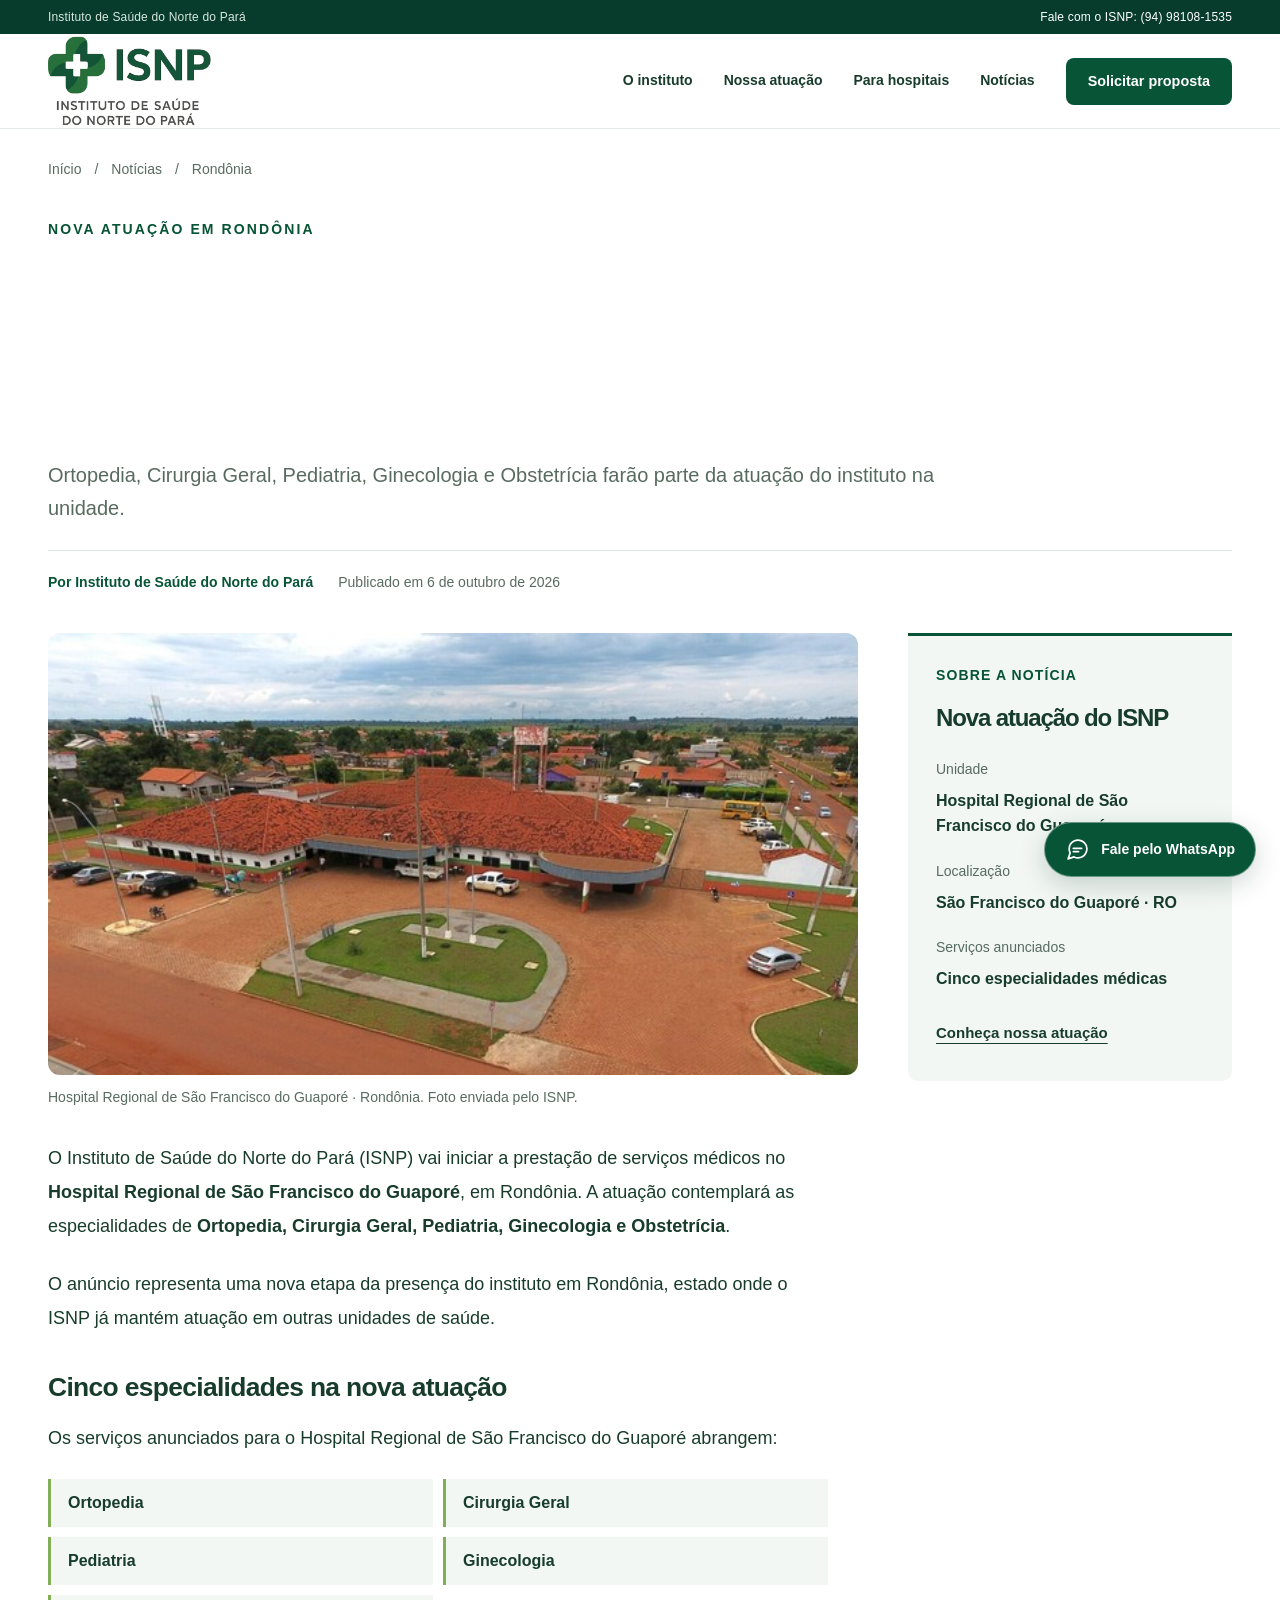
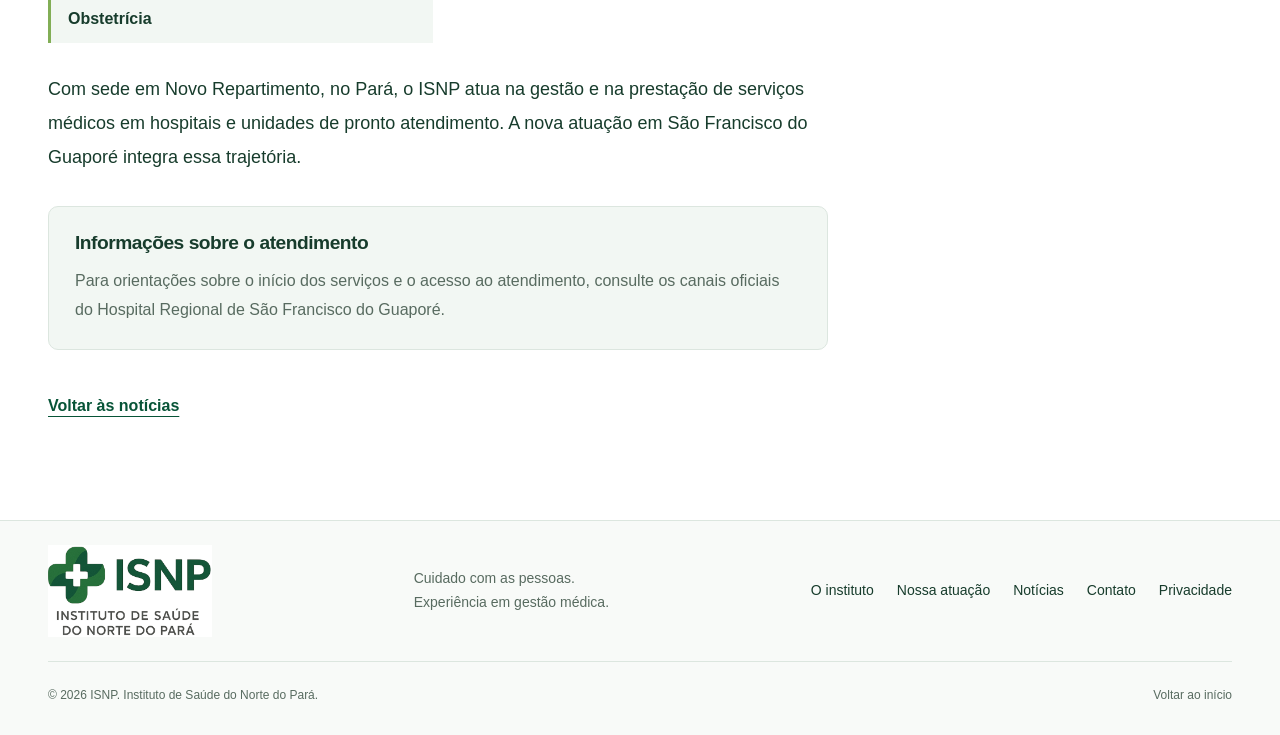
==== noticias/isnp-hospital-regional-sao-francisco-guapore.html @ 42221af7 "Adiciona notícias e anúncio de serviços em São Francisco do Guaporé" ====
<!doctype html>
<html lang="pt-BR">
<head>
  <meta charset="utf-8">
  <meta name="viewport" content="width=device-width, initial-scale=1">
  <meta name="theme-color" content="#075437">
  <meta name="description" content="O ISNP vai iniciar serviços de Ortopedia, Cirurgia Geral, Pediatria, Ginecologia e Obstetrícia no Hospital Regional de São Francisco do Guaporé, em Rondônia.">
  <title>ISNP anuncia nova atuação em São Francisco do Guaporé | Notícias</title>
  <link rel="icon" type="image/svg+xml" href="data:image/svg+xml,%3Csvg xmlns='http://www.w3.org/2000/svg' viewBox='0 0 40 40'%3E%3Crect width='40' height='40' rx='10' fill='%23075437'/%3E%3Cpath d='M16 8h8v8h8v8h-8v8h-8v-8H8v-8h8z' fill='white'/%3E%3C/svg%3E">
  <link rel="stylesheet" href="../styles.css">
  <link rel="stylesheet" href="../news.css">
  <script src="../app.js" defer></script>
  <link rel="canonical" href="https://www.institutodesaudedonortedopara.com/noticias/isnp-hospital-regional-sao-francisco-guapore.html">
  <script type="application/ld+json">{"@context": "https://schema.org", "@type": "Organization", "name": "Instituto de Saúde do Norte do Pará", "alternateName": "ISNP", "url": "https://www.institutodesaudedonortedopara.com", "logo": "https://www.institutodesaudedonortedopara.com/isnp-logo.png", "telephone": "+55 94 98108-1535", "email": "institutodesaudedonortedopara@gmail.com", "address": {"@type": "PostalAddress", "streetAddress": "Rua João de Barro, s/n, Quadra 23, Lote 02, Sala 07, esquina com a Avenida Águia, bairro Uirapuru", "addressLocality": "Novo Repartimento", "addressRegion": "PA", "postalCode": "68473-000", "addressCountry": "BR"}}</script>

  <meta property="og:type" content="article">
  <meta property="og:title" content="ISNP anuncia nova atuação em São Francisco do Guaporé">
  <meta property="og:description" content="Ortopedia, Cirurgia Geral, Pediatria, Ginecologia e Obstetrícia no Hospital Regional de São Francisco do Guaporé, em Rondônia.">
  <meta property="og:url" content="https://www.institutodesaudedonortedopara.com/noticias/isnp-hospital-regional-sao-francisco-guapore.html">
  <meta property="og:image" content="https://www.institutodesaudedonortedopara.com/hospital-regional-sao-francisco-guapore.jpg">
  <script type="application/ld+json">{"@context": "https://schema.org", "@type": "NewsArticle", "headline": "ISNP vai iniciar serviços em cinco especialidades no Hospital Regional de São Francisco do Guaporé", "description": "A atuação incluirá Ortopedia, Cirurgia Geral, Pediatria, Ginecologia e Obstetrícia na unidade de Rondônia.", "image": ["https://www.institutodesaudedonortedopara.com/hospital-regional-sao-francisco-guapore.jpg"], "datePublished": "2026-10-06", "dateModified": "2026-10-06", "author": {"@type": "Organization", "name": "Instituto de Saúde do Norte do Pará", "url": "https://www.institutodesaudedonortedopara.com/"}, "publisher": {"@type": "Organization", "name": "Instituto de Saúde do Norte do Pará", "logo": {"@type": "ImageObject", "url": "https://www.institutodesaudedonortedopara.com/isnp-logo.png"}}, "mainEntityOfPage": {"@type": "WebPage", "@id": "https://www.institutodesaudedonortedopara.com/noticias/isnp-hospital-regional-sao-francisco-guapore.html"}}</script>
</head>

<body>
  <a class="skip-link" href="#conteudo">Pular para o conteúdo</a>
  <div class="topbar"><div class="container"><span>Instituto de Saúde do Norte do Pará</span><a href="tel:+5594981081535">Fale com o ISNP: (94) 98108-1535</a></div></div>
  <header class="site-header">
    <div class="container header-inner">
      <a class="brand" href="../#inicio" aria-label="ISNP — início"><span class="logo-frame"><img src="../isnp-logo.png" alt="ISNP — Instituto de Saúde do Norte do Pará" width="1563" height="1563"></span></a>
      <button class="menu-toggle" type="button" aria-expanded="false" aria-controls="navigation"><span>Menu</span><svg viewBox="0 0 24 24" aria-hidden="true"><path d="M4 7h16M4 12h16M4 17h16"/></svg></button>
      <nav id="navigation" aria-label="Navegação principal">
        <a href="../#instituto">O instituto</a><a href="../#atuacao">Nossa atuação</a><a href="../#parcerias">Para hospitais</a><a href="../#noticias">Notícias</a><button class="button button-small" type="button" data-open-proposal>Solicitar proposta</button>
      </nav>
    </div>
  </header>
  <main id="conteudo" class="news-article-main">
    <article class="news-article">
      <header class="news-article-header container">
        <nav class="news-breadcrumb" aria-label="Localização"><a href="../">Início</a><span aria-hidden="true">/</span><a href="../#noticias">Notícias</a><span aria-hidden="true">/</span><span>Rondônia</span></nav>
        <p class="eyebrow">NOVA ATUAÇÃO EM RONDÔNIA</p>
        <h1>ISNP vai iniciar serviços em cinco especialidades no Hospital Regional de São Francisco do Guaporé</h1>
        <p class="news-deck">Ortopedia, Cirurgia Geral, Pediatria, Ginecologia e Obstetrícia farão parte da atuação do instituto na unidade.</p>
        <div class="news-byline"><span>Por Instituto de Saúde do Norte do Pará</span><time datetime="2026-10-06">Publicado em 6 de outubro de 2026</time></div>
      </header>
      <div class="container news-article-layout">
        <div class="news-story">
          <figure class="news-article-photo"><img src="../hospital-regional-sao-francisco-guapore.jpg" alt="Vista aérea do Hospital Regional de São Francisco do Guaporé, em Rondônia" width="600" height="328" fetchpriority="high"><figcaption>Hospital Regional de São Francisco do Guaporé · Rondônia. Foto enviada pelo ISNP.</figcaption></figure>
          <div class="news-prose">
            <p>O Instituto de Saúde do Norte do Pará (ISNP) vai iniciar a prestação de serviços médicos no <strong>Hospital Regional de São Francisco do Guaporé</strong>, em Rondônia. A atuação contemplará as especialidades de <strong>Ortopedia, Cirurgia Geral, Pediatria, Ginecologia e Obstetrícia</strong>.</p>
            <p>O anúncio representa uma nova etapa da presença do instituto em Rondônia, estado onde o ISNP já mantém atuação em outras unidades de saúde.</p>
            <h2>Cinco especialidades na nova atuação</h2>
            <p>Os serviços anunciados para o Hospital Regional de São Francisco do Guaporé abrangem:</p>
            <ul class="news-specialties"><li>Ortopedia</li><li>Cirurgia Geral</li><li>Pediatria</li><li>Ginecologia</li><li>Obstetrícia</li></ul>
            <p>Com sede em Novo Repartimento, no Pará, o ISNP atua na gestão e na prestação de serviços médicos em hospitais e unidades de pronto atendimento. A nova atuação em São Francisco do Guaporé integra essa trajetória.</p>
            <aside class="news-service-note"><h2>Informações sobre o atendimento</h2><p>Para orientações sobre o início dos serviços e o acesso ao atendimento, consulte os canais oficiais do Hospital Regional de São Francisco do Guaporé.</p></aside>
            <a class="news-back" href="../#noticias">Voltar às notícias</a>
          </div>
        </div>
        <aside class="news-factbox" aria-labelledby="news-facts-title"><p class="eyebrow">SOBRE A NOTÍCIA</p><h2 id="news-facts-title">Nova atuação do ISNP</h2><dl><dt>Unidade</dt><dd>Hospital Regional de São Francisco do Guaporé</dd><dt>Localização</dt><dd>São Francisco do Guaporé · RO</dd><dt>Serviços anunciados</dt><dd>Cinco especialidades médicas</dd></dl><a href="../#atuacao">Conheça nossa atuação</a></aside>
      </div>
    </article>
  </main>
  <footer><div class="container footer-main"><a class="brand" href="../#inicio" aria-label="ISNP — voltar ao início"><span class="logo-frame"><img src="../isnp-logo.png" alt="ISNP — Instituto de Saúde do Norte do Pará" width="1563" height="1563" loading="lazy"></span></a><p>Cuidado com as pessoas.<br>Experiência em gestão médica.</p><nav aria-label="Navegação do rodapé"><a href="../#instituto">O instituto</a><a href="../#atuacao">Nossa atuação</a><a href="../#noticias">Notícias</a><a href="../#conectar">Contato</a><button type="button" id="privacy-open">Privacidade</button></nav></div><div class="container footer-bottom"><span>© 2026 ISNP. Instituto de Saúde do Norte do Pará.</span><a href="../#inicio">Voltar ao início</a></div></footer>

  <aside class="contact-dock" aria-label="Contato rápido com o ISNP"><button class="dock-proposal" data-open-proposal type="button">Pedir proposta</button><a class="dock-chat" href="https://wa.me/5594981081535?text=Ol%C3%A1%2C%20gostaria%20de%20conversar%20com%20o%20ISNP." target="_blank" rel="noopener noreferrer"><svg viewBox="0 0 24 24" aria-hidden="true"><path d="M21 11.5a8.4 8.4 0 0 1-.9 3.8 8.5 8.5 0 0 1-7.6 4.7 8.4 8.4 0 0 1-3.8-.9L3 21l1.9-5.7a8.4 8.4 0 0 1-.9-3.8 8.5 8.5 0 0 1 4.7-7.6 8.4 8.4 0 0 1 3.8-.9h.5a8.5 8.5 0 0 1 8 8v.5Z"/><path d="M8 11h8M8 14h5"/></svg><span><span class="dock-prefix">Fale pelo </span>WhatsApp</span></a></aside>

  <dialog id="proposal-dialog" aria-labelledby="proposal-title"><div class="dialog-inner"><button type="button" class="close-dialog" data-close aria-label="Fechar formulário">×</button><p class="eyebrow">GESTÃO MÉDICA PARA HOSPITAIS</p><h2 id="proposal-title">O próximo passo<br>para o seu <em>hospital.</em></h2><p class="dialog-description">Conte o que sua unidade precisa. Revise a mensagem e escolha WhatsApp ou e-mail para conversar diretamente com o ISNP.</p>
    <form id="proposal-form"><div class="form-row"><label>Hospital ou instituição<input name="organization" autocomplete="organization" maxlength="150" placeholder="Nome do hospital" required></label><label>Cidade / UF<input name="city" maxlength="100" placeholder="Ex.: Marabá / PA" required></label></div><label>Seu nome e cargo<input name="contact" autocomplete="name" maxlength="150" placeholder="Como podemos chamar você?" required></label><label>Qual serviço você procura?<select name="kind" required><option value="">Selecione uma opção</option><option>Terceirização da gestão médica</option><option>Gestão de equipes e escalas médicas</option><option>Outra demanda em gestão médica</option></select></label><label>Qual é a necessidade do hospital?<textarea name="idea" rows="4" minlength="10" maxlength="2000" placeholder="Conte sobre a operação, especialidades e o que pretende terceirizar." required></textarea></label><p class="form-note">Não inclua dados de pacientes ou informações de saúde pessoais.</p><button class="button" type="submit">Revisar solicitação</button></form>
    <div id="proposal-result" hidden><p class="result-heading">Sua solicitação está pronta para revisão.</p><p>Escolha um canal abaixo. O envio deve ser concluído por você no WhatsApp ou no aplicativo de e-mail.</p><label for="proposal-output">Mensagem para o ISNP</label><textarea id="proposal-output" rows="10" readonly></textarea><div class="result-actions"><a class="button" id="whatsapp-proposal" target="_blank" rel="noopener noreferrer" href="https://wa.me/5594981081535">Continuar no WhatsApp</a><a class="button button-outline" id="email-proposal" href="mailto:institutodesaudedonortedopara@gmail.com">Abrir no e-mail</a></div><div class="result-actions secondary-actions"><button class="text-link" id="copy-proposal" type="button">Copiar mensagem</button><button class="text-link" id="download-proposal" type="button">Baixar resumo</button><button class="text-link" id="edit-proposal" type="button">Editar</button></div><p class="status-message" id="proposal-status" role="status" aria-live="polite"></p></div>
  </div></dialog>
  <dialog id="privacy-dialog" aria-labelledby="privacy-title"><div class="dialog-inner"><button class="close-dialog" type="button" data-close aria-label="Fechar informações de privacidade">×</button><p class="eyebrow">PRIVACIDADE</p><h2 id="privacy-title">Suas informações<br>com <em>clareza.</em></h2><p>O formulário organiza sua solicitação no navegador. Não há cadastro, envio automático ou armazenamento permanente das informações do formulário nesta página.</p><p>Ao escolher “Continuar no WhatsApp” ou “Abrir no e-mail”, o resumo é transferido para o serviço escolhido. Você revisa e conclui o envio por esse canal, sujeito às regras de privacidade do respectivo serviço.</p><p>Ao baixar o resumo, você cria um arquivo no seu dispositivo. Ao copiar, o texto é colocado na sua área de transferência.</p><p>Não inclua dados de pacientes, documentos pessoais ou informações clínicas. Para falar com o ISNP sobre privacidade, escreva para <a class="privacy-email" href="mailto:institutodesaudedonortedopara@gmail.com">institutodesaudedonortedopara@gmail.com</a>.</p><button class="button" type="button" data-close>Entendi</button></div></dialog>
</body>
</html>
---- styles.css ----
@charset "UTF-8";
:root{--green:#075437;--deep:#073c2c;--green-mid:#247443;--ink:#173c2c;--muted:#586b60;--line:#dce6df;--pale:#f2f7f3;--white:#fff;--accent:#d5f59d;--shadow:0 16px 44px #09382012}
*{box-sizing:border-box}html{scroll-behavior:smooth;scroll-padding-top:112px;scroll-padding-bottom:100px}body{margin:0;background:white;color:var(--ink);font-family:-apple-system,BlinkMacSystemFont,"Segoe UI",Arial,sans-serif;font-size:16px;line-height:1.7;-webkit-font-smoothing:antialiased}body.modal-open{overflow:hidden}button,input,select,textarea{font:inherit}button,a{-webkit-tap-highlight-color:transparent}button{cursor:pointer;border:0}a{color:inherit;text-decoration:none}img{display:block;max-width:100%}svg{fill:none;stroke:currentColor;stroke-width:1.65;stroke-linecap:round;stroke-linejoin:round}h1,h2,h3,p{margin-top:0}h1,h2,h3{line-height:1.13}h1,h2{font-weight:550;letter-spacing:-.047em}h1 em,h2 em{font-family:Georgia,"Times New Roman",serif;font-weight:400;color:var(--green-mid);letter-spacing:-.045em}h2{font-size:clamp(2.3rem,3.55vw,3.25rem);margin-bottom:25px}h3{font-size:1.2rem;letter-spacing:-.025em}p{margin-bottom:19px}.container{max-width:1240px;width:calc(100% - 96px);margin-inline:auto}.section{padding-block:98px}.eyebrow{font-size:.75rem;font-weight:700;letter-spacing:.15em;color:var(--green);margin-bottom:23px;line-height:1.6}.skip-link{position:fixed;top:-100px;left:12px;z-index:100;background:#fff;padding:12px}.skip-link:focus{top:12px}:focus-visible{outline:3px solid #77a74a;outline-offset:5px}[hidden]{display:none!important}
/* Brand and navigation */
.topbar{background:var(--deep);color:#d8e8de;font-size:.75rem;letter-spacing:.015em}.topbar .container{display:flex;justify-content:space-between;gap:20px;padding-block:7px}.topbar a{color:#fff}.topbar a:hover{text-decoration:underline}.site-header{position:sticky;top:0;z-index:30;background:#fff;border-bottom:1px solid #e5ece7}.header-inner{display:flex;justify-content:space-between;align-items:center;min-height:94px;gap:30px}.brand{flex-shrink:0;display:block}.logo-frame{position:relative;overflow:hidden;display:block;width:164px;height:92px}.logo-frame img{position:absolute;max-width:none;width:222px;height:222px;left:-29px;top:-67px}.header-inner nav{display:flex;align-items:center;gap:31px;font-size:.875rem;font-weight:550}.header-inner nav a{transition:color .2s}.header-inner nav a:hover{color:var(--green-mid)}.button{display:inline-flex;align-items:center;justify-content:center;gap:9px;padding:15px 24px;background:var(--green);color:#fff;border-radius:8px;font-size:.9rem;font-weight:650;line-height:1.5;border:1px solid transparent;transition:background .18s,transform .18s,box-shadow .18s;text-align:center;min-height:50px}.button:hover{background:#103f2e;box-shadow:0 8px 22px #163d2220;transform:translateY(-2px)}.button-small{padding:12px 21px;min-height:46px}.button-accent{background:var(--accent);color:#143422;box-shadow:0 5px 15px #02150b12}.button-accent:hover{background:#e3ffb7;color:#143422}.button-light{background:#fff;color:var(--green)}.button-light:hover{background:#e7f4da}.button-outline{background:#fff;color:var(--green);border-color:#bed0c3}.button-outline:hover{background:var(--pale)}.text-link{font-size:.875rem;font-weight:650;text-decoration:underline;text-underline-offset:6px;text-decoration-color:#8eac99;background:none;padding:5px 0;color:var(--green)}.text-link:hover{text-decoration-color:var(--green)}.menu-toggle{display:none;background:none;align-items:center;gap:10px;padding:12px 0;color:var(--green);font-size:.875rem;font-weight:650}.menu-toggle svg{width:24px;height:24px}
/* The people behind the purpose */
.hero-shell{background:radial-gradient(ellipse at 95% 2%,#226341 0,transparent 55%),var(--deep);color:white;position:relative;padding-bottom:56px}.hero{display:grid;grid-template-columns:1.04fr 1fr;align-items:center;gap:57px;padding-block:60px 79px;min-height:690px}.hero-copy{position:relative;z-index:1}.hero .eyebrow{display:flex;align-items:center;gap:13px;color:#d1ecb7;letter-spacing:.13em;margin-bottom:25px}.short-line{height:2px;width:28px;background:var(--accent);flex-shrink:0}h1{font-size:clamp(3.2rem,5.5vw,4.8rem);margin-bottom:24px;line-height:1.055;color:#fff;letter-spacing:-.055em}.hero h1 em{color:var(--accent);line-height:1.1}.hero-description{color:#d3e2d9;font-size:1.06rem;max-width:510px;line-height:1.8;margin-bottom:0}.hero-actions{display:flex;flex-wrap:wrap;align-items:center;gap:18px 25px;margin-top:31px}.hero-actions .button{padding:17px 22px;font-size:.9rem}.hero-secondary{color:#fff;font-size:.875rem;line-height:1.5;border-bottom:1px solid #a2bcad;padding-block:7px}.hero-secondary:hover{border-color:var(--accent);color:var(--accent)}.hero-signature{display:flex;align-items:center;gap:10px;color:#bcd1c3;font-size:.8rem;margin-top:24px;max-width:440px}.hero-signature svg{width:22px;height:22px;flex-shrink:0;color:var(--accent)}.hero-visual{position:relative;padding:10px 0 39px 0;min-width:0}.photo-wrap{height:516px;border-radius:115px 20px 20px 20px;overflow:hidden;position:relative;background:#dfeae0;border:1px solid #ffffff25;box-shadow:0 22px 55px #00150c30}.hero-photo{width:100%;height:100%;object-fit:cover;object-position:53% center}.photo-badge{position:absolute;z-index:1;top:20px;right:19px;border:1px solid #ffffff65;border-radius:30px;padding:8px 12px;font-size:.75rem;font-weight:650;letter-spacing:.065em;background:#fffffff0;color:var(--green)}.photo-credit{position:absolute;right:13px;bottom:13px;color:white;background:#14342bc9;font-size:.75rem;border-radius:4px;padding:3px 8px}.photo-note{position:absolute;bottom:8px;left:-25px;display:flex;gap:16px;align-items:center;padding:23px 25px;background:#fff;border-radius:12px;box-shadow:0 12px 30px #04231520;border:1px solid #e8efe9;max-width:calc(100% - 25px);color:var(--ink)}.photo-note strong{display:block;font-weight:650;font-size:1.05rem;line-height:1.5;letter-spacing:-.02em}.photo-note div>span{font-size:.8rem;color:var(--muted)}.note-icon{width:48px;height:48px;border-radius:12px;background:var(--pale);color:var(--green);display:grid;place-items:center;flex-shrink:0}.note-icon svg{width:25px;height:25px}.hero-copy,.hero-visual{animation:arrive .65s both}.hero-visual{animation-delay:.1s}@keyframes arrive{from{opacity:0;transform:translateY(12px)}to{opacity:1;transform:translateY(0)}}
/* Actual experience, without invented outcomes */
.purpose-strip{position:relative;background:transparent;margin-top:-61px;z-index:2}.purpose-grid{background:#fff;border:1px solid var(--line);border-radius:14px;box-shadow:var(--shadow);display:grid;grid-template-columns:.9fr 1.1fr 1.1fr;padding-block:28px}.proof-item{display:flex;align-items:center;gap:20px;padding-inline:31px;border-right:1px solid var(--line)}.proof-item:last-child{border:0}.proof-number{font-size:3.35rem;line-height:1;font-weight:550;letter-spacing:-.05em;color:var(--green)}.proof-states{font-size:1.55rem;font-weight:650;line-height:1.4;white-space:nowrap;letter-spacing:-.04em}.proof-states>span{font-size:1rem;color:#7b9f6a}.proof-item>div>span{display:block;font-size:.95rem;font-weight:650;line-height:1.5}.proof-item p{font-size:.75rem;color:var(--muted);margin:3px 0 0;line-height:1.5}.proof-icon{flex-shrink:0;width:47px;height:50px;color:var(--green)}.proof-icon svg{width:100%;height:100%}
/* A commercial path close to the first screen */
.partnerships{display:grid;grid-template-columns:1fr 1fr;gap:66px;align-items:center;padding-block:93px}.partnership-intro{background:var(--deep);color:#fff;border-radius:18px;padding:39px 38px 38px;position:relative;border:1px solid #ffffff18;box-shadow:0 17px 38px #073c2c0c}.service-kicker{display:block;font-size:.75rem;font-weight:650;color:#b9d1bb;letter-spacing:.1em;border-bottom:1px solid #ffffff28;padding-bottom:21px;margin-bottom:28px}.partnership-intro .eyebrow{color:var(--accent);font-size:.75rem;margin-bottom:17px}.partnership-intro h2{font-size:clamp(2.1rem,3vw,2.75rem);line-height:1.12;color:white;letter-spacing:-.045em}.partnership-intro h2 em{color:var(--accent)}.partnership-intro>p:not(.eyebrow):not(.small-note){color:#d2e1d7;max-width:450px;font-size:1rem;line-height:1.8;margin-bottom:26px}.partnership-intro>.button{width:100%;max-width:400px;padding-inline:15px}.small-note{font-size:.75rem;color:#bfd1c5;margin-top:15px;margin-bottom:0;line-height:1.6}.partner-options>.eyebrow{font-size:.75rem;margin-bottom:12px}.process-title{font-size:1.85rem;letter-spacing:-.04em;font-weight:550;line-height:1.25;margin-bottom:23px}.partner-options{border:0}details{border-bottom:1px solid var(--line)}summary{list-style:none;cursor:pointer}summary::-webkit-details-marker{display:none}.partner-options summary{padding:23px 0;display:flex;align-items:center;gap:16px;font-weight:600;font-size:1.12rem;line-height:1.45;letter-spacing:-.025em}.partner-number{display:grid;place-items:center;width:34px;height:34px;flex-shrink:0;background:var(--pale);border-radius:8px;font-size:.75rem;color:var(--green);font-weight:650}.expand-icon{position:relative;display:block;flex-shrink:0;width:29px;height:29px;border:1px solid #cdded1;border-radius:50%;margin-left:auto}.expand-icon:before,.expand-icon:after{content:"";position:absolute;background:var(--green);top:13px;left:8px;width:11px;height:1px}.expand-icon:after{transform:rotate(90deg)}details[open] .expand-icon:after{transform:rotate(0)}details[open] .expand-icon{background:#e7f2e0}.detail-content{padding:0 0 27px 50px;color:var(--muted);font-size:1rem;line-height:1.8}.detail-content p{margin-top:0}.tags{display:flex;gap:8px;flex-wrap:wrap}.tags span{font-size:.75rem;background:var(--pale);border:1px solid #e5ede6;border-radius:4px;padding:4px 9px;color:var(--green)}
/* Contracts provide context, never a guarantee */
.portfolio-section{background:var(--pale);border-block:1px solid #e5ece5}.section-heading{display:flex;align-items:flex-end;justify-content:space-between;gap:65px;margin-bottom:39px}.section-heading>div{min-width:0}.section-heading>p{max-width:360px;color:var(--muted);font-size:1rem;line-height:1.8;padding-bottom:5px}.portfolio-subheading{display:flex;justify-content:space-between;align-items:center;gap:20px;margin-bottom:22px}.portfolio-subheading h3{font-size:1.15rem;font-weight:650;margin:0}.portfolio-subheading>span{font-size:.8rem;color:var(--green);background:#e4edde;padding:5px 10px;border-radius:5px}.unit-grid{display:grid;grid-template-columns:repeat(4,minmax(0,1fr));gap:17px}.unit-card{border:1px solid #d8e4da;border-radius:10px;padding:23px 21px;display:grid;grid-template-columns:1fr auto;align-content:start;background:#fff;transition:transform .2s,box-shadow .2s,border-color .2s;position:relative;min-width:0}.unit-card:hover{transform:translateY(-4px);box-shadow:0 14px 25px #124b2810;border-color:#a7c09e}.state-tag{display:inline-block;justify-self:start;background:var(--green);color:white;border-radius:5px;padding:4px 8px;font-size:.75rem;font-weight:650;letter-spacing:.04em}.unit-status{color:var(--green);font-size:.75rem;padding-top:5px;margin-left:8px}.unit-card h3{grid-column:1/-1;font-size:1.03rem;line-height:1.45;margin:26px 0 10px;letter-spacing:-.025em;min-height:3em}.unit-card p{grid-column:1/-1;font-size:.8rem;color:var(--muted);margin:0;line-height:1.6}.past-contracts{margin-top:46px;padding-top:30px;border-top:1px solid #d7e2d8}.history-grid{display:grid;grid-template-columns:repeat(3,minmax(0,1fr));gap:26px}.history-card{border-left:2px solid #a5bca2;padding:3px 19px 6px}.history-label{font-size:.75rem;color:var(--muted)}.history-card h3{font-size:1rem;font-weight:600;line-height:1.5;margin:11px 0}.history-status{font-size:.75rem;color:var(--muted)}.portfolio-note{font-size:.8rem;line-height:1.8;color:var(--muted);margin:27px 0 0;max-width:790px}.portfolio-cta{margin-top:34px;border-top:1px solid var(--line);padding-top:27px;display:flex;gap:25px;align-items:center;justify-content:space-between}.portfolio-cta p{margin:0;color:var(--ink);font-size:1.05rem;max-width:550px;line-height:1.6}.portfolio-cta .button{flex-shrink:0}
/* The institute and its values remain easy to explore */
.about{display:grid;grid-template-columns:1fr 1fr;gap:80px;align-items:start}.about>div:first-child{border-left:4px solid #b1d58e;padding-left:27px}.about h2{margin-bottom:0}.about-copy{padding-top:0;color:var(--muted)}.about-copy .lead{font-size:1.4rem;line-height:1.5;letter-spacing:-.03em;color:var(--ink);margin-bottom:23px}.region-note{border-top:1px solid var(--line);display:flex;gap:14px;padding-top:24px;margin-top:26px;align-items:center}.region-note svg{width:29px;height:29px;color:var(--green);flex-shrink:0}.region-note strong,.region-note span{display:block}.region-note strong{font-size:.94rem;color:var(--ink);font-weight:600}.region-note span{font-size:.8rem}.commitment-section{background:#f8faf7;border-top:1px solid var(--line)}.commitment-section .section{padding-block:81px}.value-grid{display:grid;grid-template-columns:repeat(3,minmax(0,1fr));gap:24px}.value-card{background:#fff;padding:30px;border:1px solid #dde7dd;border-radius:11px;position:relative}.card-icon{display:grid;place-items:center;width:53px;height:53px;border:1px solid #dce8d9;background:#eff6e9;border-radius:12px;color:var(--green);margin-bottom:30px}.card-icon svg{width:27px;height:27px}.card-number{position:absolute;top:41px;right:30px;color:#6b826c;font-size:.75rem}.value-card h3{margin-bottom:15px;font-size:1.2rem;font-weight:650;line-height:1.3}.value-card p{color:var(--muted);font-size:1rem;line-height:1.8;margin-bottom:0}
/* Real contact channels */
.connection-section{background:var(--deep);color:#fff;border-top:1px solid #ffffff20}.connection-inner{display:grid;grid-template-columns:1.45fr 1fr;gap:70px;padding-block:85px}.connection-inner .eyebrow{color:var(--accent)}.connection-inner h2{font-size:clamp(2.3rem,3.55vw,3.2rem);line-height:1.15}.connection-inner h2 em{color:var(--accent)}.connection-inner>div>p:not(.eyebrow){color:#d1e2d8;max-width:560px;font-size:1rem}.contact-actions{display:flex;align-items:center;gap:25px;flex-wrap:wrap;margin-top:29px}.contact-actions .button{margin:0;background:var(--accent);color:var(--ink)}.contact-actions .button:hover{background:#e7ffc2}.contact-phone{font-size:1rem;color:#fff;white-space:nowrap}.contact-phone:hover{text-decoration:underline}.contact-email{display:block;color:#d4e6d7;font-size:.94rem;margin-top:24px;overflow-wrap:anywhere;text-decoration:underline;text-underline-offset:5px}.connection-aside{border:1px solid #8fb7a145;background:#ffffff06;padding:29px 31px;border-radius:13px;display:flex;flex-direction:column;justify-content:flex-start;gap:22px;align-self:center}.aside-label{font-size:.75rem;letter-spacing:.15em;color:#d3e7cb;font-weight:600}.contact-address address{font-style:normal;font-size:1rem;line-height:1.85;color:#d6e7dc}.contact-address address strong{font-weight:600;display:block;font-size:1.2rem;color:#fff;margin-bottom:11px;letter-spacing:-.02em}.contact-address address span{display:block}.map-link{font-size:.9rem;color:var(--accent);text-decoration:underline;text-underline-offset:5px;align-self:flex-start}.faq{display:grid;grid-template-columns:1fr 1.2fr;gap:75px}.faq h2{font-size:2.75rem}.faq-list{border-top:1px solid var(--line)}.faq-list summary{display:flex;align-items:center;gap:24px;padding-block:24px;font-size:1rem;font-weight:600;line-height:1.5}.faq-list details>p{color:var(--muted);font-size:1rem;line-height:1.85;padding-right:43px;margin-bottom:24px}.faq-list p a{text-decoration:underline;text-underline-offset:4px;color:var(--green)}
footer{border-top:1px solid var(--line);background:#f8faf8}.footer-main{display:flex;align-items:center;justify-content:space-between;gap:30px;padding-block:24px}.footer-main>p{font-size:.875rem;color:var(--muted);margin:0}.footer-main nav{display:flex;flex-wrap:wrap;gap:23px;align-items:center;font-size:.875rem}.footer-main nav button{padding:5px 0;background:none;color:var(--ink);font-size:inherit}.footer-main nav a:hover,.footer-main nav button:hover{text-decoration:underline;text-underline-offset:5px}.footer-bottom{border-top:1px solid var(--line);display:flex;justify-content:space-between;gap:20px;padding-block:23px 30px;font-size:.75rem;color:var(--muted)}
/* Contact stays within reach without popups */
.contact-dock{position:fixed;right:24px;bottom:23px;z-index:35;display:flex;gap:8px}.dock-chat{display:flex;align-items:center;justify-content:center;gap:11px;background:var(--green);border:1px solid #ffffff65;color:#fff;padding:14px 20px;border-radius:40px;box-shadow:0 8px 27px #042a292e;font-size:.875rem;font-weight:600;min-height:52px;transition:background .18s,transform .18s}.dock-chat svg{width:25px;height:25px;flex-shrink:0}.dock-chat:hover{background:#103f2e;transform:translateY(-2px)}.dock-proposal{display:none}.modal-open .contact-dock{visibility:hidden}
/* A short, honest proposal flow */
dialog{border:1px solid #d9e4db;border-radius:16px;max-width:700px;width:calc(100% - 32px);max-height:90dvh;padding:0;color:var(--ink);background:white;box-shadow:0 24px 90px #052c3330}dialog::backdrop{background:#05291ec9;backdrop-filter:blur(6px)}.dialog-inner{padding:43px;position:relative}.close-dialog{position:absolute;top:13px;right:15px;width:40px;height:40px;background:var(--pale);border-radius:50%;font-size:1.65rem;line-height:1;color:var(--green)}.dialog-inner .eyebrow{margin-bottom:16px;padding-right:30px}.dialog-inner h2{font-size:2.4rem}.dialog-description,.dialog-inner>p:not(.eyebrow){color:var(--muted);font-size:1rem}.form-row{display:grid;grid-template-columns:1.3fr 1fr;gap:16px}label{display:flex;flex-direction:column;gap:7px;font-size:.875rem;font-weight:600;margin-bottom:17px}input,select,textarea{width:100%;border:1px solid #b8cbbc;border-radius:7px;background:#fff;color:var(--ink);padding:12px 13px;font-size:1rem;line-height:1.4}textarea{resize:vertical;min-height:100px}input::placeholder,textarea::placeholder{color:#6a776e}input:focus,textarea:focus,select:focus{outline:2px solid #568d62;outline-offset:2px}.form-note{font-size:.8rem;color:var(--muted)}#proposal-form>.button{width:100%;margin-top:5px}.result-heading{font-weight:650;color:var(--green);font-size:1.15rem}#proposal-result>p{font-size:1rem}#proposal-output{font-family:inherit;line-height:1.7;font-size:.9rem;background:#f8faf7}.result-actions{display:flex;align-items:center;flex-wrap:wrap;gap:12px;margin-top:20px}.secondary-actions{gap:24px}.status-message{min-height:24px;color:var(--green);font-size:.875rem;margin-top:15px;margin-bottom:0}.privacy-email{overflow-wrap:anywhere;text-decoration:underline}.dialog-inner .button{max-width:100%}
@media(min-width:1500px){.hero{gap:68px;padding-block:74px 89px}.hero h1{font-size:5.05rem}.photo-wrap{height:540px}}
@media(max-width:1150px){.container{width:calc(100% - 64px)}.header-inner nav{gap:23px}.hero{gap:38px;min-height:660px}.photo-wrap{height:500px}.hero-actions{gap:15px}.hero-actions .button{padding-inline:18px}.photo-note{left:-14px;padding:19px 21px}.proof-item{padding-inline:23px;gap:14px}.proof-states{font-size:1.3rem}.partnerships{gap:43px}.partnership-intro{padding:32px 30px}.unit-grid{grid-template-columns:repeat(3,minmax(0,1fr))}.section{padding-block:83px}.about{gap:55px}.section-heading{gap:45px}.value-card{padding:26px}.connection-inner{gap:40px}.connection-aside{padding:25px}.faq{gap:45px}.footer-main{flex-wrap:wrap}.footer-main nav{gap:22px}.footer-bottom{padding-bottom:94px}}
@media(max-width:900px){html{scroll-padding-top:90px}.header-inner{min-height:85px}.logo-frame{width:152px;height:85px}.logo-frame img{width:205px;height:205px;left:-26px;top:-62px}.menu-toggle{display:flex}.header-inner nav{display:none;position:absolute;left:0;top:100%;width:100%;padding:18px 32px 25px;background:#fff;box-shadow:0 15px 20px #062c2210;border-bottom:1px solid var(--line);flex-direction:column;align-items:stretch;gap:0}.header-inner nav.is-open{display:flex}.header-inner nav a{padding:14px 10px;min-height:48px}.header-inner nav .button{margin-top:10px}.hero{grid-template-columns:1fr;gap:36px;padding-block:46px 76px;min-height:0;max-width:750px}.hero-copy{max-width:630px}.hero h1{font-size:4.3rem}.hero-description{max-width:600px}.hero-actions{gap:23px}.hero-visual{padding:0 0 27px;max-width:680px;width:100%;margin-inline:auto}.photo-wrap{height:auto;aspect-ratio:1.5;border-radius:72px 17px 17px 17px}.hero-photo{object-position:center}.photo-note{left:21px;bottom:0}.photo-badge{top:18px;right:18px}.hero-shell{padding-bottom:45px}.purpose-strip{margin-top:-48px}.purpose-grid{grid-template-columns:1fr 1fr 1.15fr;padding-block:22px}.proof-item{padding-inline:17px;gap:10px;align-items:flex-start;flex-direction:column}.proof-number{font-size:2.4rem;min-height:40px}.proof-states{font-size:1.5rem;min-height:40px}.proof-icon{height:38px;width:38px;margin-bottom:2px}.proof-item>div>span{font-size:.875rem}.proof-item p{font-size:.75rem}.partnerships{gap:31px;align-items:start}.partnership-intro{padding:27px 24px}.partnership-intro h2{font-size:2.3rem}.service-kicker{font-size:.75rem;letter-spacing:.04em}.partner-options>.eyebrow{font-size:.75rem;letter-spacing:.05em}.process-title{font-size:1.65rem}.partner-options summary{font-size:1rem;gap:10px}.detail-content{padding-left:0}.unit-grid{grid-template-columns:repeat(2,minmax(0,1fr))}.unit-card h3{font-size:1.1rem}.section-heading{gap:30px}.section-heading>p{max-width:270px}.portfolio-cta{align-items:flex-start;flex-direction:column}.about{gap:35px}.about>div:first-child{padding-left:20px}.about h2{font-size:2.45rem}.about-copy .lead{font-size:1.25rem}.value-grid{gap:15px}.value-card{padding:24px 20px}.value-card h3{font-size:1.1rem}.card-number{right:21px;top:35px}.card-icon{width:45px;height:45px}.connection-inner{grid-template-columns:1.2fr 1fr;gap:28px;padding-block:66px}.connection-inner h2{font-size:2.4rem}.contact-actions{align-items:flex-start;flex-direction:column;gap:18px}.contact-email{font-size:.875rem}.connection-aside{padding:23px 21px;gap:17px}.contact-address address{font-size:.94rem}.contact-address address strong{font-size:1.1rem}.faq{gap:30px;grid-template-columns:1fr 1.2fr}.faq h2{font-size:2.4rem}.footer-main nav{width:100%;padding-bottom:10px}.footer-bottom{padding-bottom:93px}}
@media(max-width:600px){body{padding-bottom:calc(81px + env(safe-area-inset-bottom,0px))}.container{width:calc(100% - 40px)}.topbar .container{justify-content:center}.topbar .container>span{display:none}.topbar .container>a{font-size:.75rem}.header-inner nav{padding-inline:20px}.hero{padding-block:37px 60px;gap:32px}.hero .eyebrow{font-size:.75rem;letter-spacing:.055em;gap:10px;margin-bottom:22px}.short-line{width:19px}.hero h1{font-size:clamp(2.9rem,10.6vw,3.95rem);line-height:1.065;letter-spacing:-.055em;margin-bottom:23px}.hero-description{font-size:1rem;line-height:1.8}.hero-actions{flex-direction:column;align-items:stretch;gap:16px;margin-top:27px}.hero-actions .button{width:100%;padding:16px 13px;font-size:.875rem;min-height:55px}.hero-secondary{align-self:center}.hero-signature{font-size:.75rem;line-height:1.65;margin-top:20px;align-items:flex-start}.hero-signature svg{width:19px;height:19px;margin-top:2px}.hero-visual{padding-bottom:30px}.photo-wrap{border-radius:55px 14px 14px 14px;aspect-ratio:1.36}.photo-badge{font-size:.75rem;letter-spacing:.015em;padding:6px 9px;top:13px;right:12px}.photo-note{left:12px;bottom:0;padding:15px 17px;max-width:calc(100% - 24px);gap:12px;border-radius:10px}.photo-note strong{font-size:.93rem}.photo-note div>span{font-size:.75rem}.note-icon{width:40px;height:40px;border-radius:10px}.note-icon svg{width:23px;height:23px}.photo-credit{bottom:30px;right:10px;font-size:.75rem}.hero-shell{padding-bottom:25px}.purpose-strip{margin-top:-28px}.purpose-grid{grid-template-columns:1fr;padding-block:3px;border-radius:12px}.proof-item{flex-direction:row;align-items:center;padding:20px 23px;border-right:0;border-bottom:1px solid var(--line);gap:24px}.proof-item:last-child{border:0}.proof-number{font-size:2.35rem;min-width:94px;text-align:center}.proof-states{font-size:1.5rem;min-width:94px;text-align:center;line-height:1.6}.proof-icon{width:94px;height:38px;margin:0}.proof-icon svg{width:38px;display:block;margin:auto}.proof-item>div>span{font-size:.94rem}.proof-item p{font-size:.75rem;margin-top:2px}.section{padding-block:60px}.partnerships{grid-template-columns:1fr;gap:36px;padding-block:59px}.partnership-intro{padding:28px 24px;border-radius:14px}.partnership-intro h2{font-size:clamp(2.1rem,7.7vw,2.65rem)}.partnership-intro>.button{padding-inline:12px;font-size:.875rem}.partnership-intro .small-note{font-size:.75rem}.service-kicker{margin-bottom:23px;padding-bottom:18px}.process-title{font-size:1.75rem;margin-bottom:14px}.partner-options summary{padding-block:21px;font-size:1.03rem;gap:12px}.partner-number{width:32px;height:32px}.detail-content{padding:0 0 23px 0}.section-heading{display:block;margin-bottom:30px}.section-heading h2{font-size:2.35rem;line-height:1.15}.section-heading>p{max-width:none;padding:0;margin:0;font-size:1rem}.portfolio-subheading{align-items:flex-start;gap:10px}.portfolio-subheading h3{font-size:1.1rem}.portfolio-subheading>span{font-size:.75rem}.unit-grid{grid-template-columns:1fr;gap:13px}.unit-card{padding:22px 23px;border-radius:10px}.unit-card h3{font-size:1.13rem;min-height:0;margin:20px 0 10px;line-height:1.45}.unit-card p{font-size:.8rem}.past-contracts{margin-top:33px;padding-top:26px}.history-grid{grid-template-columns:1fr;gap:24px}.history-card{padding-left:17px}.portfolio-note{font-size:.75rem;line-height:1.85}.portfolio-cta{gap:20px;margin-top:26px;padding-top:24px}.portfolio-cta p{font-size:1rem}.portfolio-cta .button{width:100%;padding-inline:15px;font-size:.875rem}.about{grid-template-columns:1fr;gap:27px}.about>div:first-child{border-left-width:3px;padding-left:21px}.about h2{font-size:2.45rem}.about h2 br{display:none}.about h2{max-width:330px}.about-copy .lead{font-size:1.25rem}.region-note{margin-top:23px;padding-top:21px}.commitment-section .section{padding-block:59px}.value-grid{grid-template-columns:1fr;gap:15px}.value-card{padding:26px}.value-card h3{font-size:1.2rem}.card-icon{margin-bottom:22px}.card-number{top:35px;right:26px}.connection-inner{grid-template-columns:1fr;padding-block:53px;gap:32px}.connection-inner h2{font-size:2.35rem}.contact-actions{flex-direction:row;align-items:center;gap:20px}.contact-email{font-size:.94rem}.connection-aside{padding:25px 23px;gap:19px}.contact-address address{font-size:1rem}.contact-address address strong{font-size:1.15rem}.faq{grid-template-columns:1fr;gap:12px}.faq h2{font-size:2.35rem}.faq-list summary{gap:15px}.faq-list details>p{padding-right:0}.footer-main{gap:15px;padding-block:19px 8px;flex-wrap:wrap}.footer-main>p{font-size:.8rem;max-width:145px}.footer-main nav{gap:20px;padding-top:5px;padding-bottom:12px}.footer-bottom{flex-direction:column;gap:9px;padding-block:21px 25px;font-size:.75rem}.contact-dock{left:0;right:0;bottom:0;padding:12px 16px calc(12px + env(safe-area-inset-bottom,0px));background:#fffffffa;border-top:1px solid #d7e4d9;box-shadow:0 -5px 20px #0329110d;gap:10px;align-items:stretch;backdrop-filter:blur(10px)}.dock-proposal{display:flex;justify-content:center;align-items:center;flex:1;background:var(--accent);color:var(--ink);border:1px solid #bddf87;border-radius:8px;min-height:49px;padding:10px;font-size:.875rem;font-weight:650}.dock-chat{flex:1.25;border-radius:8px;padding:10px 12px;font-size:.8rem;gap:8px;min-height:49px;box-shadow:none;white-space:nowrap}.dock-chat svg{width:21px;height:21px}.dock-chat .dock-prefix{display:none}.dialog-inner{padding:39px 23px 27px}.dialog-inner h2{font-size:2rem}.dialog-inner .eyebrow{font-size:.75rem}.form-row{grid-template-columns:1fr;gap:0}.result-actions{gap:10px}.result-actions .button{font-size:.85rem;padding:13px 16px;flex:1}.secondary-actions{gap:20px}.secondary-actions .text-link{font-size:.8rem}}
@media(prefers-reduced-motion:reduce){html{scroll-behavior:auto}*,*::before,*::after{transition:none!important;animation:none!important}}
---- news.css ----
/* Notícias: a mesma identidade do instituto, com leitura editorial. */
.news-section{background:#fff;border-top:1px solid var(--line)}
.news-section .section{padding-block:76px}
.news-section .section-heading{margin-bottom:30px}
.news-section .section-heading h2{margin-bottom:0}
.news-grid{display:grid;gap:28px}
.news-feature{display:grid;grid-template-columns:1.08fr 1fr;border-radius:16px;overflow:hidden;background:var(--deep);color:#fff;box-shadow:var(--shadow)}
.news-photo-link{display:flex;align-items:center;background:#e4ece5;overflow:hidden}
.news-photo-link img{width:100%;height:auto;aspect-ratio:600/328;object-fit:contain}
.news-photo-link:focus-visible{outline-offset:-5px}
.news-feature-copy{padding:36px 38px;display:flex;flex-direction:column;align-items:flex-start}
.news-meta{display:flex;flex-wrap:wrap;gap:12px 18px;align-items:center;font-size:.875rem;line-height:1.5;margin-bottom:21px;color:#d4e6d9}
.news-meta>span{font-weight:700;color:var(--accent);letter-spacing:.08em}
.news-feature h3{font-size:clamp(1.65rem,2.1vw,2rem);line-height:1.23;letter-spacing:-.035em;margin-bottom:18px;font-weight:600}
.news-feature h3 a:hover{text-decoration:underline;text-decoration-thickness:1px;text-underline-offset:5px}
.news-feature-copy>p{font-size:1rem;color:#d4e6d9;line-height:1.75;margin-bottom:26px}
.news-read{display:inline-flex;min-height:44px;align-items:center;border-bottom:1px solid #bfe78d;color:var(--accent);font-weight:600;font-size:.9375rem;margin-top:auto}
.news-read:hover{color:#fff;border-color:#fff}
.news-article-main{padding-bottom:90px}
.news-article-header{padding-block:30px 39px}
.news-breadcrumb{display:flex;gap:13px;flex-wrap:wrap;color:var(--muted);font-size:.875rem;margin-bottom:38px;line-height:1.5}
.news-breadcrumb a:hover{text-decoration:underline;text-underline-offset:4px}
.news-article-header>.eyebrow{font-size:.875rem;margin-bottom:20px}
.news-article-header h1{max-width:1080px;font-size:clamp(2.2rem,4.1vw,3.5rem);line-height:1.12;margin-bottom:22px;letter-spacing:-.045em}
.news-deck{max-width:890px;color:var(--muted);font-size:1.25rem;line-height:1.65;margin-bottom:25px}
.news-byline{display:flex;flex-wrap:wrap;gap:9px 25px;font-size:.875rem;line-height:1.6;border-top:1px solid var(--line);padding-top:20px;color:var(--muted)}
.news-byline>span{color:var(--green);font-weight:600}
.news-article-layout{display:grid;grid-template-columns:minmax(0,2.5fr) minmax(240px,1fr);gap:50px;align-items:start}
.news-article-photo{margin:0 0 32px}
.news-article-photo img{width:100%;height:auto;border-radius:12px}
.news-article-photo figcaption{font-size:.875rem;color:var(--muted);line-height:1.6;margin-top:11px}
.news-prose{max-width:780px}
.news-prose>p{font-size:1.125rem;line-height:1.9;margin-bottom:24px}
.news-prose h2{font-size:1.65rem;line-height:1.25;margin-block:35px 17px;letter-spacing:-.025em}
.news-specialties{list-style:none;margin:0 0 29px;padding:0;display:grid;grid-template-columns:repeat(2,minmax(0,1fr));gap:10px}
.news-specialties li{background:var(--pale);border-left:3px solid #82ae56;padding:12px 17px;font-size:1rem;font-weight:600;line-height:1.5}
.news-service-note{background:var(--pale);border:1px solid var(--line);border-radius:10px;padding:24px 26px;margin-block:32px}
.news-service-note h2{font-size:1.2rem;margin:0 0 12px}
.news-service-note p{font-size:1rem;line-height:1.8;margin:0;color:var(--muted)}
.news-back{display:inline-flex;align-items:center;min-height:48px;font-weight:600;color:var(--green);text-decoration:underline;text-underline-offset:5px}
.news-factbox{background:var(--pale);border-top:3px solid var(--green);padding:28px;border-radius:0 0 10px 10px}
.news-factbox .eyebrow{font-size:.875rem;letter-spacing:.08em;margin-bottom:16px}
.news-factbox h2{font-size:1.5rem;line-height:1.3;margin-bottom:25px}
.news-factbox dl{margin:0}
.news-factbox dt{font-size:.875rem;color:var(--muted);margin-bottom:6px}
.news-factbox dd{margin:0 0 21px;font-size:1rem;font-weight:600;line-height:1.6}
.news-factbox>a{display:inline-block;font-size:.9375rem;font-weight:600;text-decoration:underline;text-underline-offset:5px;line-height:1.6;padding-block:8px}
@media(min-width:901px) and (max-width:1150px){.header-inner nav{gap:17px}.header-inner nav>a{font-size:.875rem}}
@media(max-width:900px){.news-feature{grid-template-columns:1fr}.news-feature-copy{padding:30px}.news-feature h3{font-size:1.9rem}.news-article-layout{grid-template-columns:1fr;gap:35px}.news-factbox{max-width:780px}.news-article-header h1{font-size:2.7rem}.news-article-header{padding-bottom:30px}.news-article-main{padding-bottom:60px}}
@media(max-width:600px){.news-section .section{padding-block:55px}.news-section .section-heading h2{margin-bottom:20px}.news-feature{border-radius:12px}.news-feature-copy{padding:25px 23px 28px}.news-feature h3{font-size:1.7rem;line-height:1.25}.news-meta{font-size:.875rem;margin-bottom:18px}.news-article-header{padding-top:23px}.news-breadcrumb{gap:10px;margin-bottom:29px}.news-article-header h1{font-size:2.05rem;line-height:1.17;letter-spacing:-.035em}.news-deck{font-size:1.125rem}.news-byline{flex-direction:column;gap:7px}.news-article-photo{margin-bottom:27px}.news-prose>p{font-size:1.0625rem;line-height:1.85}.news-specialties{grid-template-columns:1fr}.news-service-note{padding:22px}.news-factbox{padding:24px}.news-article-main{padding-bottom:48px}}
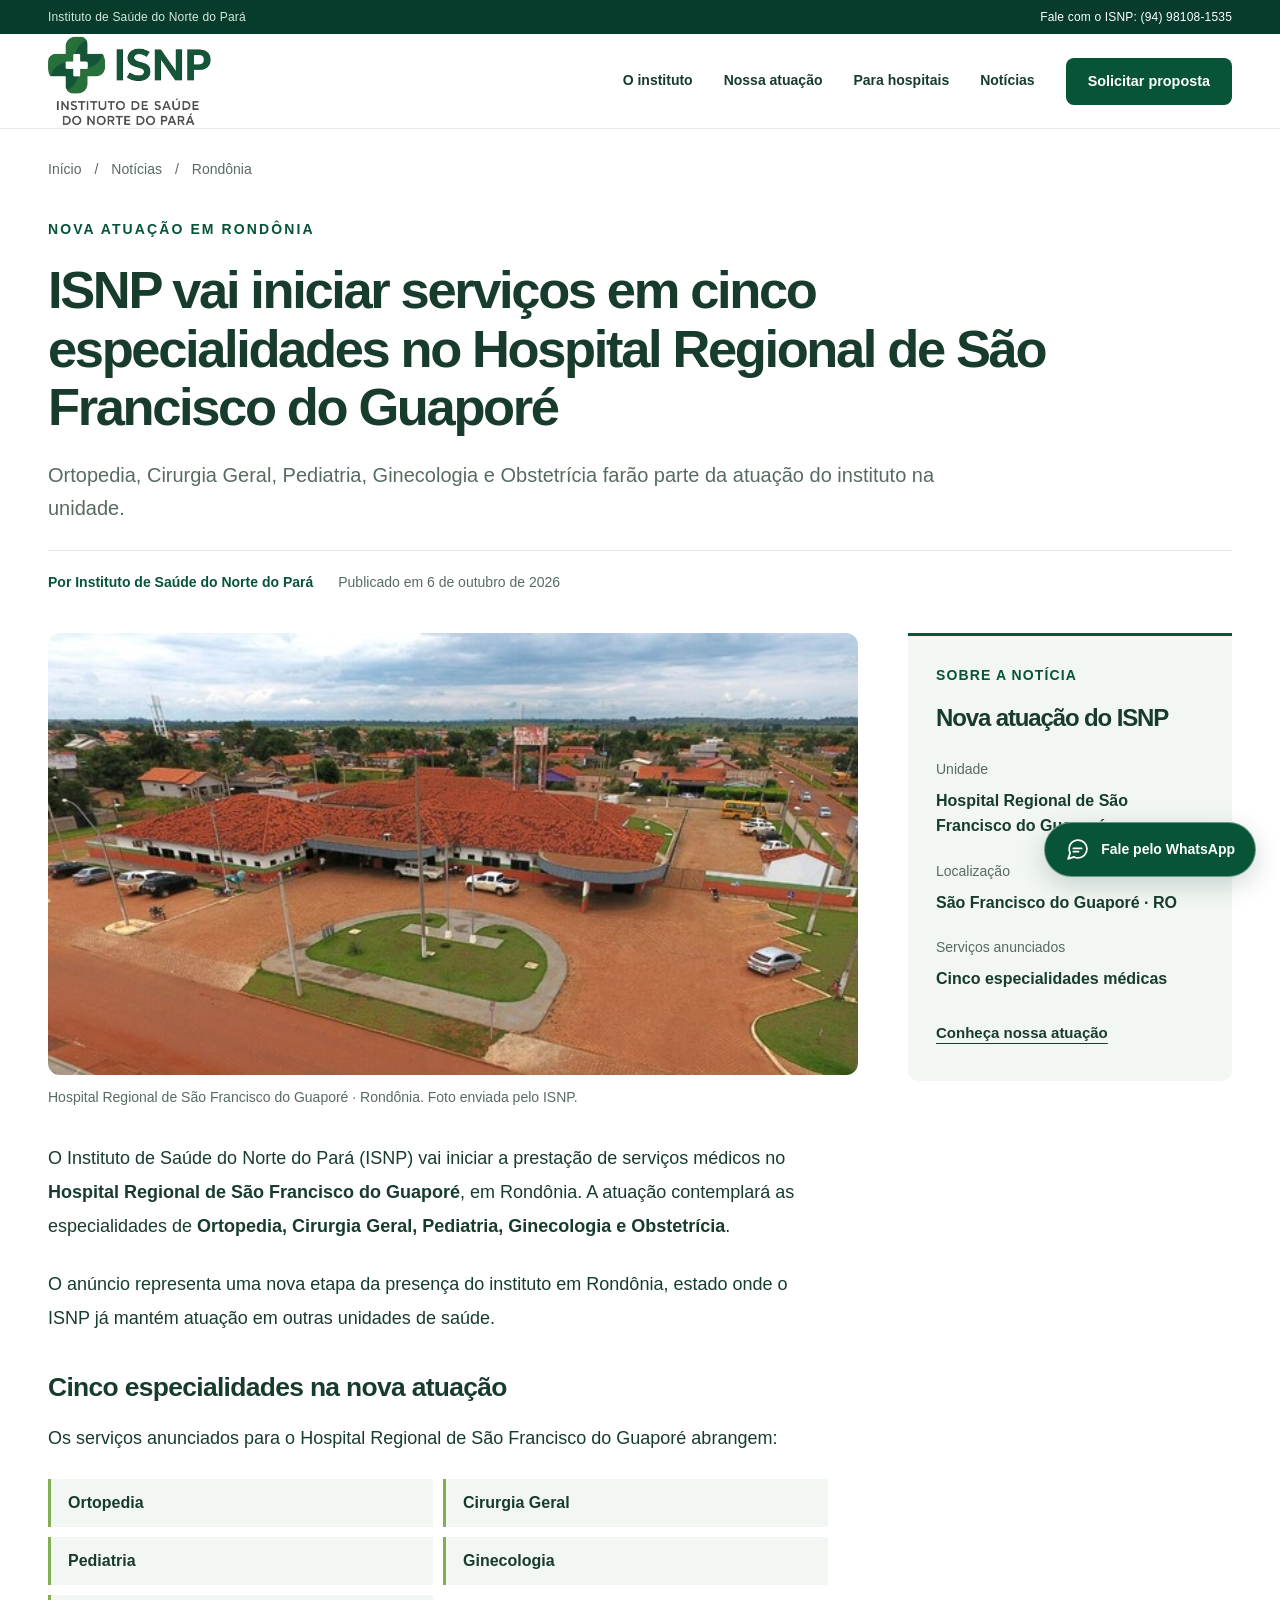
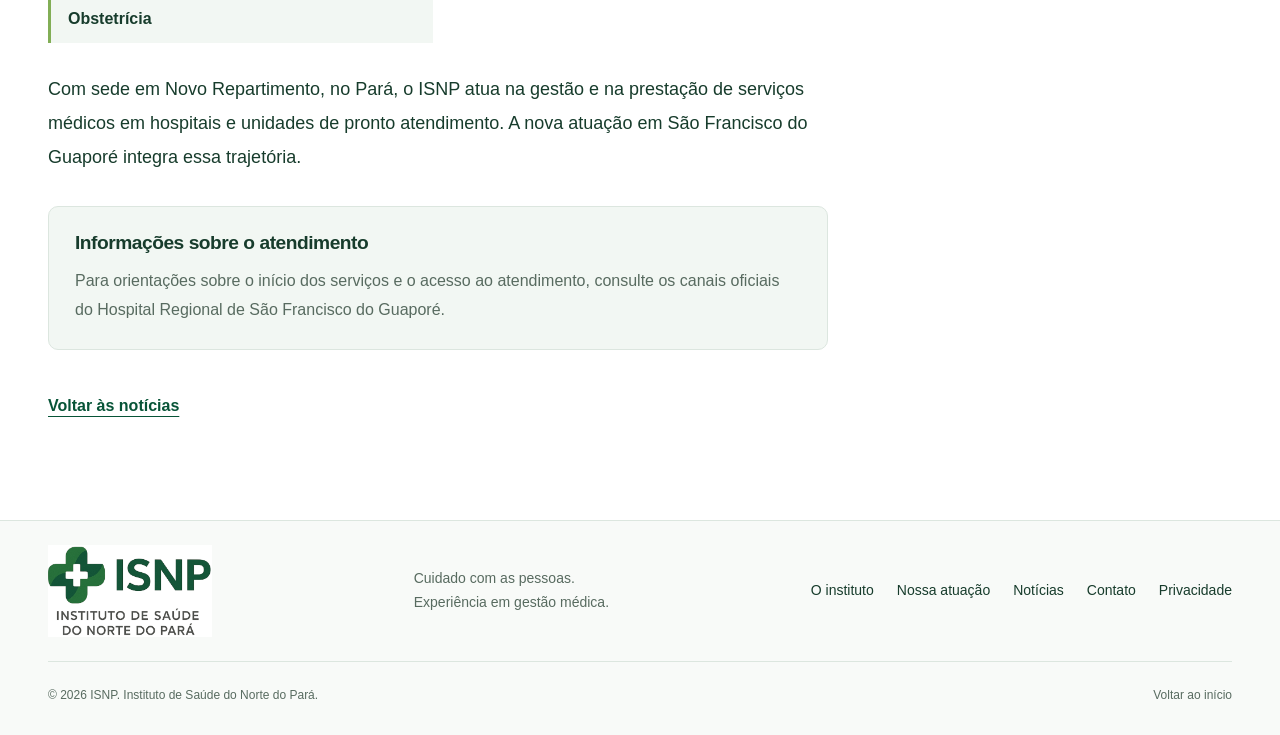
==== commit c4d15723: "Ajusta contraste do título das notícias" ====
--- a/noticias/isnp-hospital-regional-sao-francisco-guapore.html
+++ b/noticias/isnp-hospital-regional-sao-francisco-guapore.html
@@ -8,7 +8,7 @@
   <title>ISNP anuncia nova atuação em São Francisco do Guaporé | Notícias</title>
   <link rel="icon" type="image/svg+xml" href="data:image/svg+xml,%3Csvg xmlns='http://www.w3.org/2000/svg' viewBox='0 0 40 40'%3E%3Crect width='40' height='40' rx='10' fill='%23075437'/%3E%3Cpath d='M16 8h8v8h8v8h-8v8h-8v-8H8v-8h8z' fill='white'/%3E%3C/svg%3E">
   <link rel="stylesheet" href="../styles.css">
-  <link rel="stylesheet" href="../news.css">
+  <link rel="stylesheet" href="../news.css?v=20261006-2">
   <script src="../app.js" defer></script>
   <link rel="canonical" href="https://www.institutodesaudedonortedopara.com/noticias/isnp-hospital-regional-sao-francisco-guapore.html">
   <script type="application/ld+json">{"@context": "https://schema.org", "@type": "Organization", "name": "Instituto de Saúde do Norte do Pará", "alternateName": "ISNP", "url": "https://www.institutodesaudedonortedopara.com", "logo": "https://www.institutodesaudedonortedopara.com/isnp-logo.png", "telephone": "+55 94 98108-1535", "email": "institutodesaudedonortedopara@gmail.com", "address": {"@type": "PostalAddress", "streetAddress": "Rua João de Barro, s/n, Quadra 23, Lote 02, Sala 07, esquina com a Avenida Águia, bairro Uirapuru", "addressLocality": "Novo Repartimento", "addressRegion": "PA", "postalCode": "68473-000", "addressCountry": "BR"}}</script>
--- a/news.css
+++ b/news.css
@@ -21,7 +21,7 @@
 .news-breadcrumb{display:flex;gap:13px;flex-wrap:wrap;color:var(--muted);font-size:.875rem;margin-bottom:38px;line-height:1.5}
 .news-breadcrumb a:hover{text-decoration:underline;text-underline-offset:4px}
 .news-article-header>.eyebrow{font-size:.875rem;margin-bottom:20px}
-.news-article-header h1{max-width:1080px;font-size:clamp(2.2rem,4.1vw,3.5rem);line-height:1.12;margin-bottom:22px;letter-spacing:-.045em}
+.news-article-header h1{color:var(--ink);max-width:1080px;font-size:clamp(2.2rem,4.1vw,3.5rem);line-height:1.12;margin-bottom:22px;letter-spacing:-.045em}
 .news-deck{max-width:890px;color:var(--muted);font-size:1.25rem;line-height:1.65;margin-bottom:25px}
 .news-byline{display:flex;flex-wrap:wrap;gap:9px 25px;font-size:.875rem;line-height:1.6;border-top:1px solid var(--line);padding-top:20px;color:var(--muted)}
 .news-byline>span{color:var(--green);font-weight:600}
